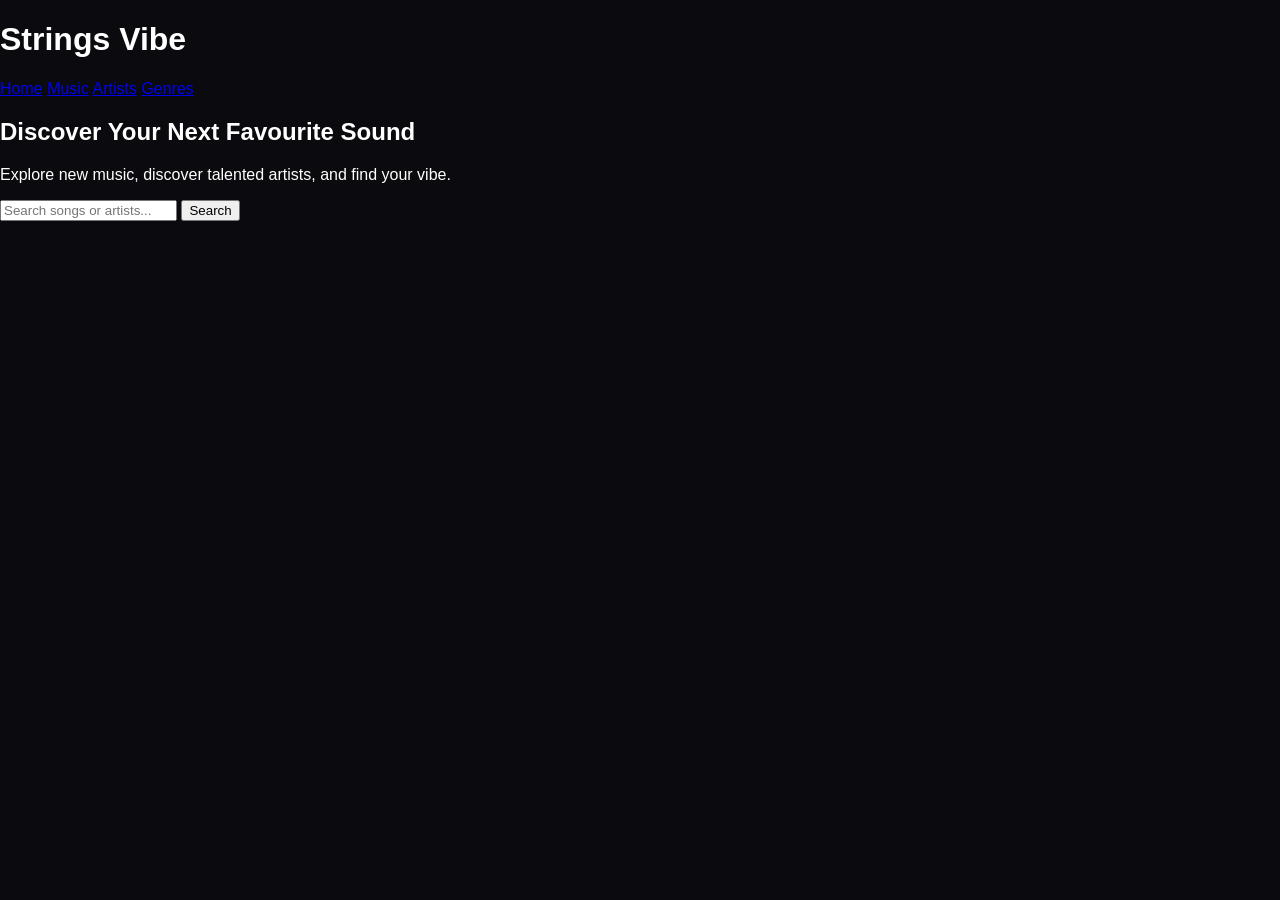
==== index.html @ 908bf920 "Rename vibe.html to index.html" ====
<!Doctype html>
<html lang="en">
    
    
    <head>
        <meta charset="UTF-8">
        <meta name="viewport"
   content="width=device-width, initial-scale=1.0">
   
   <title>Strings Vibe | Discover your sound</title>
   <link rel="stylesheet" href="vibe.css">
     </head>
     
     
     <body>

    <header>
        <h1>Strings Vibe</h1>

        <nav>
            <a href="#home">Home</a>
            <a href="#music">Music</a>
            <a href="#artists">Artists</a>
            <a href="#genres">Genres</a>
        </nav>

    </header>
    
    <section id="home">
        <h2>Discover Your Next Favourite Sound</h2>
        <p>Explore new music, discover talented artists, and find your vibe.</p>
</section>

<form id="search-form">
  <input type="text" id="music-search" placeholder="Search songs or artists...">
    <button type="submit">Search</button>
</form>

<script src="vibe.js"></script>

</body>
</html>
---- vibe.css ----
body {
    background-color: #0b0b0f;
    color: white;
    font-family: Arial, sans-serif;
    margin: 0;
    padding: 0;
}
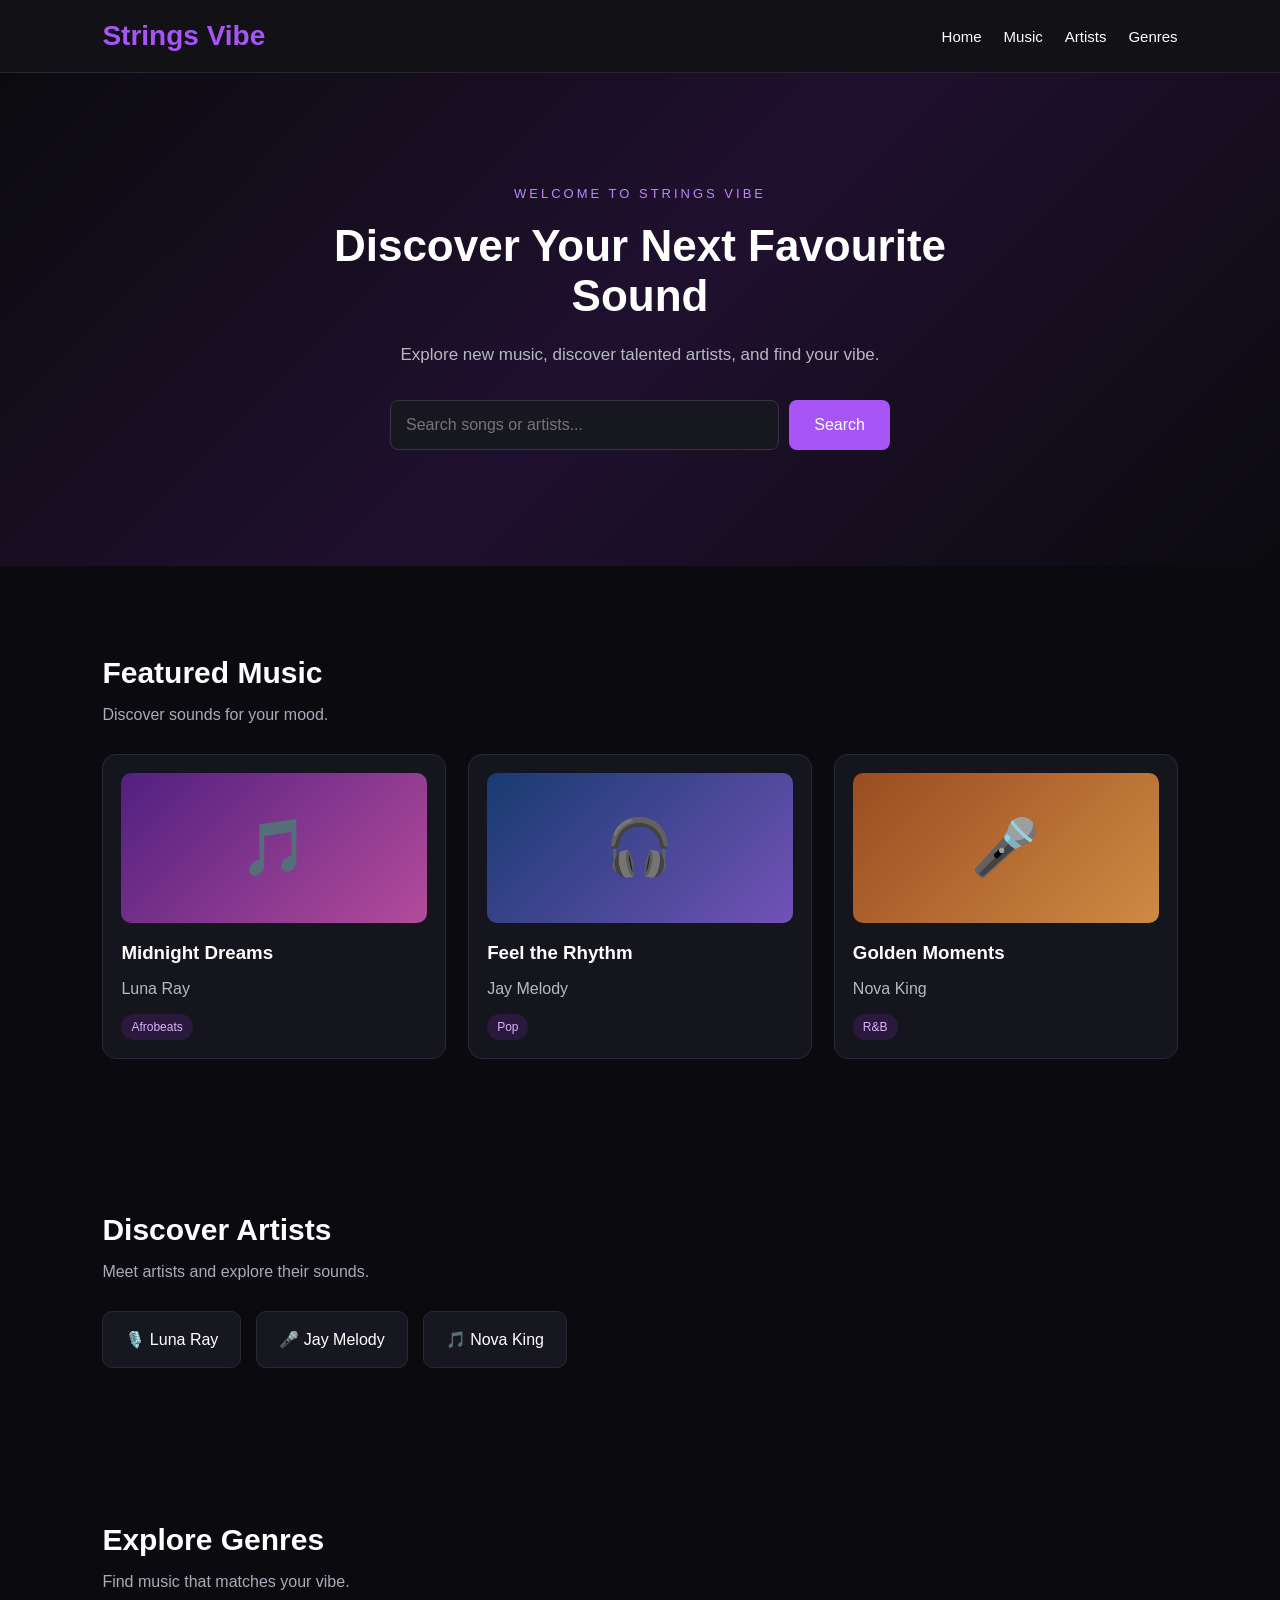
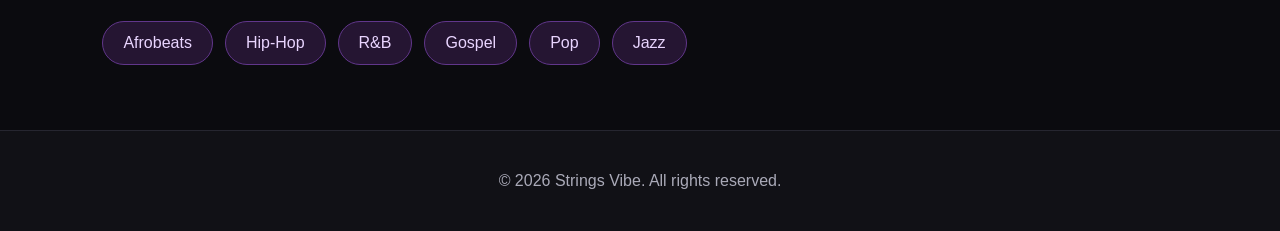
==== commit c0abfbc6: "Refactor index.html for better structure and content Updated the HTML structure and improved accessi" ====
--- a/index.html
+++ b/index.html
@@ -1,18 +1,16 @@
-<!Doctype html>
+  <!DOCTYPE html>
 <html lang="en">
-    
-    
-    <head>
-        <meta charset="UTF-8">
-        <meta name="viewport"
-   content="width=device-width, initial-scale=1.0">
-   
-   <title>Strings Vibe | Discover your sound</title>
-   <link rel="stylesheet" href="vibe.css">
-     </head>
-     
-     
-     <body>
+
+<head>
+    <meta charset="UTF-8">
+    <meta name="viewport" content="width=device-width, initial-scale=1.0">
+
+    <title>Strings Vibe | Discover Your Sound</title>
+
+    <link rel="stylesheet" href="index.css">
+</head>
+
+<body>
 
     <header>
         <h1>Strings Vibe</h1>
@@ -23,20 +21,99 @@
             <a href="#artists">Artists</a>
             <a href="#genres">Genres</a>
         </nav>
+    </header>
 
-    </header>
-    
-    <section id="home">
-        <h2>Discover Your Next Favourite Sound</h2>
-        <p>Explore new music, discover talented artists, and find your vibe.</p>
-</section>
+    <main>
 
-<form id="search-form">
-  <input type="text" id="music-search" placeholder="Search songs or artists...">
-    <button type="submit">Search</button>
-</form>
+        <section id="home" class="hero">
+            <p class="welcome">WELCOME TO STRINGS VIBE</p>
 
-<script src="vibe.js"></script>
+            <h2>Discover Your Next Favourite Sound</h2>
+
+            <p class="hero-text">
+                Explore new music, discover talented artists,
+                and find your vibe.
+            </p>
+
+            <form id="search-form">
+                <input
+                    type="text"
+                    id="music-search"
+                    placeholder="Search songs or artists..."
+                >
+
+                <button type="submit">Search</button>
+            </form>
+        </section>
+
+        <section id="music" class="content-section">
+            <h2>Featured Music</h2>
+            <p class="section-description">
+                Discover sounds for your mood.
+            </p>
+
+            <div class="music-grid">
+
+                <article class="music-card">
+                    <div class="music-art art-one">🎵</div>
+                    <h3>Midnight Dreams</h3>
+                    <p>Luna Ray</p>
+                    <span>Afrobeats</span>
+                </article>
+
+                <article class="music-card">
+                    <div class="music-art art-two">🎧</div>
+                    <h3>Feel the Rhythm</h3>
+                    <p>Jay Melody</p>
+                    <span>Pop</span>
+                </article>
+
+                <article class="music-card">
+                    <div class="music-art art-three">🎤</div>
+                    <h3>Golden Moments</h3>
+                    <p>Nova King</p>
+                    <span>R&amp;B</span>
+                </article>
+
+            </div>
+        </section>
+
+        <section id="artists" class="content-section">
+            <h2>Discover Artists</h2>
+            <p class="section-description">
+                Meet artists and explore their sounds.
+            </p>
+
+            <div class="artist-list">
+                <div class="artist-item">🎙️ Luna Ray</div>
+                <div class="artist-item">🎤 Jay Melody</div>
+                <div class="artist-item">🎵 Nova King</div>
+            </div>
+        </section>
+
+        <section id="genres" class="content-section">
+            <h2>Explore Genres</h2>
+            <p class="section-description">
+                Find music that matches your vibe.
+            </p>
+
+            <div class="genre-list">
+                <span>Afrobeats</span>
+                <span>Hip-Hop</span>
+                <span>R&amp;B</span>
+                <span>Gospel</span>
+                <span>Pop</span>
+                <span>Jazz</span>
+            </div>
+        </section>
+
+    </main>
+
+    <footer>
+        <p>&copy; 2026 Strings Vibe. All rights reserved.</p>
+    </footer>
+
+    <script src="index.js"></script>
 
 </body>
-</html>
+</html>       
--- a/index.css
+++ b/index.css
@@ -0,0 +1,537 @@
+/* GENERAL WEBSITE STYLE */  
+  
+* {  
+    box-sizing: border-box;  
+}  
+  
+html {  
+    scroll-behavior: smooth;  
+}  
+  
+body {  
+    background-color: #0b0b0f;  
+    color: white;  
+    font-family: Arial, sans-serif;  
+    margin: 0;  
+    padding: 0;  
+}  
+  
+  
+/* HEADER AND NAVIGATION */  
+  
+header {  
+    display: flex;  
+    justify-content: space-between;  
+    align-items: center;  
+    padding: 20px 8%;  
+    background-color: #111116;  
+    border-bottom: 1px solid #262630;  
+}  
+  
+header h1 {  
+    color: #a855f7;  
+    font-size: 28px;  
+    margin: 0;  
+}  
+  
+nav {  
+    display: flex;  
+    gap: 22px;  
+}  
+  
+nav a {  
+    color: white;  
+    text-decoration: none;  
+    font-size: 15px;  
+    transition: color 0.3s;  
+}  
+  
+nav a:hover {  
+    color: #a855f7;  
+}  
+  
+  
+/* HOME SECTION */  
+  
+.hero {  
+    text-align: center;  
+    padding: 100px 20px;  
+    background: linear-gradient(  
+        135deg,  
+        #0b0b0f,  
+        #20102f,  
+        #0b0b0f  
+    );  
+}  
+  
+.welcome {  
+    color: #c084fc;  
+    font-size: 13px;  
+    letter-spacing: 3px;  
+}  
+  
+.hero h2 {  
+    font-size: 44px;  
+    max-width: 750px;  
+    margin: 20px auto;  
+}  
+  
+.hero-text {  
+    color: #b8b8c2;  
+    font-size: 17px;  
+    line-height: 1.7;  
+    max-width: 550px;  
+    margin: 0 auto 30px;  
+}  
+  
+  
+/* SEARCH FORM */  
+  
+#search-form {  
+    display: flex;  
+    gap: 10px;  
+    max-width: 500px;  
+    margin: 0 auto;  
+}  
+  
+#music-search {  
+    flex: 1;  
+    min-width: 0;  
+    padding: 15px;  
+    border: 1px solid #393344;  
+    border-radius: 8px;  
+    background-color: #17171f;  
+    color: white;  
+    font-size: 16px;  
+}  
+  
+#music-search:focus {  
+    outline: 2px solid #a855f7;  
+}  
+  
+#search-form button {  
+    padding: 15px 25px;  
+    border: none;  
+    border-radius: 8px;  
+    background-color: #a855f7;  
+    color: white;  
+    font-size: 16px;  
+    cursor: pointer;  
+    transition: background-color 0.3s;  
+}  
+  
+#search-form button:hover {  
+    background-color: #9333ea;  
+}  
+  
+  
+/* GENERAL CONTENT SECTIONS */  
+  
+.content-section {  
+    padding: 65px 8%;  
+}  
+  
+.content-section h2 {  
+    font-size: 30px;  
+    margin-bottom: 10px;  
+}  
+  
+.section-description {  
+    color: #aaaab8;  
+    margin-bottom: 30px;  
+}  
+  
+  
+/* MUSIC CARDS */  
+  
+.music-grid {  
+    display: grid;  
+    grid-template-columns: repeat(3, minmax(0, 1fr));  
+    gap: 22px;  
+}  
+  
+.music-card {  
+    background-color: #15151d;  
+    padding: 18px;  
+    border: 1px solid #292936;  
+    border-radius: 14px;  
+    transition: transform 0.3s, border-color 0.3s;  
+}  
+  
+.music-card:hover {  
+    transform: translateY(-5px);  
+    border-color: #a855f7;  
+}  
+  
+.music-art {  
+    height: 150px;  
+    display: flex;  
+    align-items: center;  
+    justify-content: center;  
+    border-radius: 10px;  
+    font-size: 55px;  
+    margin-bottom: 18px;  
+}  
+  
+.art-one {  
+    background: linear-gradient(135deg, #512080, #b44b9b);  
+}  
+  
+.art-two {  
+    background: linear-gradient(135deg, #173b70, #7252b7);  
+}  
+  
+.art-three {  
+    background: linear-gradient(135deg, #9a4c21, #cf8a43);  
+}  
+  
+.music-card h3 {  
+    margin-bottom: 8px;  
+}  
+  
+.music-card p {  
+    color: #b8b8c2;  
+}  
+  
+.music-card span {  
+    display: inline-block;  
+    color: #d8b4fe;  
+    background-color: #2b193d;  
+    padding: 6px 10px;  
+    border-radius: 20px;  
+    font-size: 12px;  
+}  
+  
+  
+/* ARTISTS SECTION */  
+  
+.artist-list {  
+    display: flex;  
+    flex-wrap: wrap;  
+    gap: 15px;  
+}  
+  
+.artist-item {  
+    background-color: #17171f;  
+    border: 1px solid #292936;  
+    padding: 18px 22px;  
+    border-radius: 10px;  
+}  
+  
+  
+/* MUSIC GENRES */  
+  
+.genre-list {  
+    display: flex;  
+    flex-wrap: wrap;  
+    gap: 12px;  
+}  
+  
+.genre-list span {  
+    background-color: #251532;  
+    color: #e9d5ff;  
+    border: 1px solid #61368b;  
+    padding: 12px 20px;  
+    border-radius: 25px;  
+    transition: background-color 0.3s;  
+}  
+  
+.genre-list span:hover {  
+    background-color: #6b21a8;  
+}  
+  
+  
+/* FOOTER */  
+  
+footer {  
+    text-align: center;  
+    padding: 25px 15px;  
+    background-color: #111116;  
+    border-top: 1px solid #262630;  
+    color: #aaaab8;  
+}  
+
+
+/* MOBILE RESPONSIVENESS */
+
+@media (max-width: 700px) {
+
+    header {
+        flex-direction: column;
+        gap: 18px;
+        padding: 20px 15px;
+    }
+
+    nav {
+        flex-wrap: wrap;
+        justify-content: center;
+        gap: 15px;
+    }
+
+    .hero {
+        padding: 70px 18px;
+    }
+
+    .hero h2 {
+        font-size: 32px;
+    }
+
+    .hero-text {
+        font-size: 15px;
+    }
+
+    #search-form {
+        flex-direction: column;
+    }
+
+    #search-form button {
+        width: 100%;
+    }
+
+    .content-section {
+        
+        #0b0b0f
+    );
+}
+
+.welcome {
+    color: #c084fc;
+    font-size: 13px;
+    letter-spacing: 3px;
+}
+
+.hero h2 {
+    font-size: 44px;
+    max-width: 750px;
+    margin: 20px auto;
+}
+
+.hero-text {
+    color: #b8b8c2;
+    font-size: 17px;
+    line-height: 1.7;
+    max-width: 550px;
+    margin: 0 auto 30px;
+}
+
+
+/* SEARCH FORM */
+
+#search-form {
+    display: flex;
+    gap: 10px;
+    max-width: 500px;
+    margin: 0 auto;
+}
+
+#music-search {
+    flex: 1;
+    min-width: 0;
+    padding: 15px;
+    border: 1px solid #393344;
+    border-radius: 8px;
+    background-color: #17171f;
+    color: white;
+    font-size: 16px;
+}
+
+#music-search:focus {
+    outline: 2px solid #a855f7;
+}
+
+#search-form button {
+    padding: 15px 25px;
+    border: none;
+    border-radius: 8px;
+    background-color: #a855f7;
+    color: white;
+    font-size: 16px;
+    cursor: pointer;
+    transition: background-color 0.3s;
+}
+
+#search-form button:hover {
+    background-color: #9333ea;
+}
+
+
+/* GENERAL CONTENT SECTIONS */
+
+.content-section {
+    padding: 65px 8%;
+}
+
+.content-section h2 {
+    font-size: 30px;
+    margin-bottom: 10px;
+}
+
+.section-description {
+    color: #aaaab8;
+    margin-bottom: 30px;
+}
+
+
+/* MUSIC CARDS */
+
+.music-grid {
+    display: grid;
+    grid-template-columns: repeat(3, minmax(0, 1fr));
+    gap: 22px;
+}
+
+.music-card {
+    background-color: #15151d;
+    padding: 18px;
+    border: 1px solid #292936;
+    border-radius: 14px;
+    transition: transform 0.3s, border-color 0.3s;
+}
+
+.music-card:hover {
+    transform: translateY(-5px);
+    border-color: #a855f7;
+}
+
+.music-art {
+    height: 150px;
+    display: flex;
+    align-items: center;
+    justify-content: center;
+    border-radius: 10px;
+    font-size: 55px;
+    margin-bottom: 18px;
+}
+
+.art-one {
+    background: linear-gradient(135deg, #512080, #b44b9b);
+}
+
+.art-two {
+    background: linear-gradient(135deg, #173b70, #7252b7);
+}
+
+.art-three {
+    background: linear-gradient(135deg, #9a4c21, #cf8a43);
+}
+
+.music-card h3 {
+    margin-bottom: 8px;
+}
+
+.music-card p {
+    color: #b8b8c2;
+}
+
+.music-card span {
+    display: inline-block;
+    color: #d8b4fe;
+    background-color: #2b193d;
+    padding: 6px 10px;
+    border-radius: 20px;
+    font-size: 12px;
+}
+
+
+/* ARTISTS SECTION */
+
+.artist-list {
+    display: flex;
+    flex-wrap: wrap;
+    gap: 15px;
+}
+
+.artist-item {
+    background-color: #17171f;
+    border: 1px solid #292936;
+    padding: 18px 22px;
+    border-radius: 10px;
+}
+
+
+/* MUSIC GENRES */
+
+.genre-list {
+    display: flex;
+    flex-wrap: wrap;
+    gap: 12px;
+}
+
+.genre-list span {
+    background-color: #251532;
+    color: #e9d5ff;
+    border: 1px solid #61368b;
+    padding: 12px 20px;
+    border-radius: 25px;
+    transition: background-color 0.3s;
+}
+
+.genre-list span:hover {
+    background-color: #6b21a8;
+}
+
+
+/* FOOTER */  
+  
+footer {  
+    text-align: center;  
+    padding: 25px 15px;  
+    background-color: #111116;  
+    border-top: 1px solid #262630;  
+    color: #aaaab8;  
+}  
+  
+  
+/* MOBILE RESPONSIVENESS */  
+  
+@media (max-width: 700px) {  
+  
+    header {  
+        flex-direction: column;  
+        gap: 18px;  
+        padding: 20px 15px;  
+    }  
+  
+    nav {  
+        flex-wrap: wrap;  
+        justify-content: center;  
+        gap: 15px;  
+    }  
+  
+    .hero {  
+        padding: 70px 18px;  
+    }  
+  
+    .hero h2 {  
+        font-size: 32px;  
+    }  
+  
+    .hero-text {  
+        font-size: 15px;  
+    }  
+  
+    #search-form {  
+        flex-direction: column;  
+    }  
+  
+    #search-form button {  
+        width: 100%;  
+    }  
+  
+    .content-section {  
+        padding: 45px 18px;  
+    }  
+  
+    .music-grid {  
+        grid-template-columns: 1fr;  
+    }  
+  
+    .music-art {  
+        height: 180px;  
+    }  
+  
+    .content-section h2 {  
+        font-size: 26px;  
+    }  
+}  
+  
